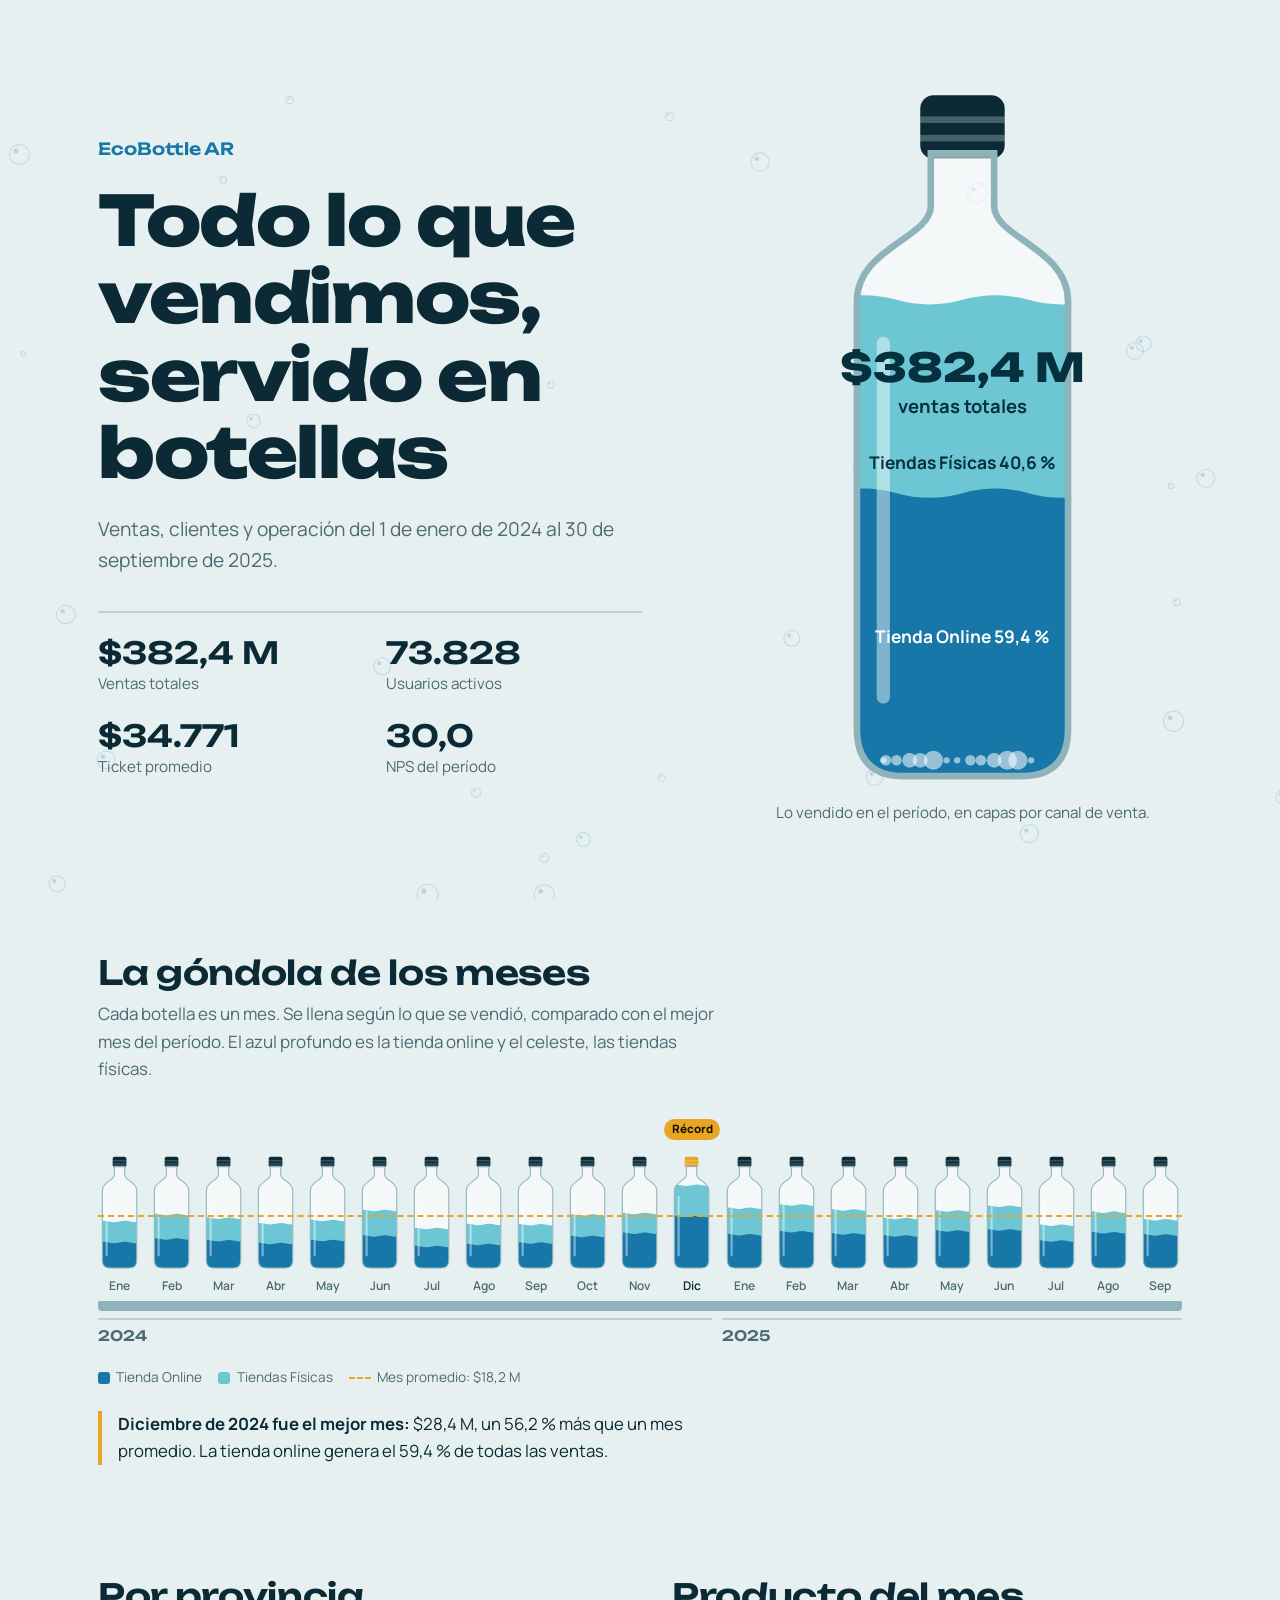
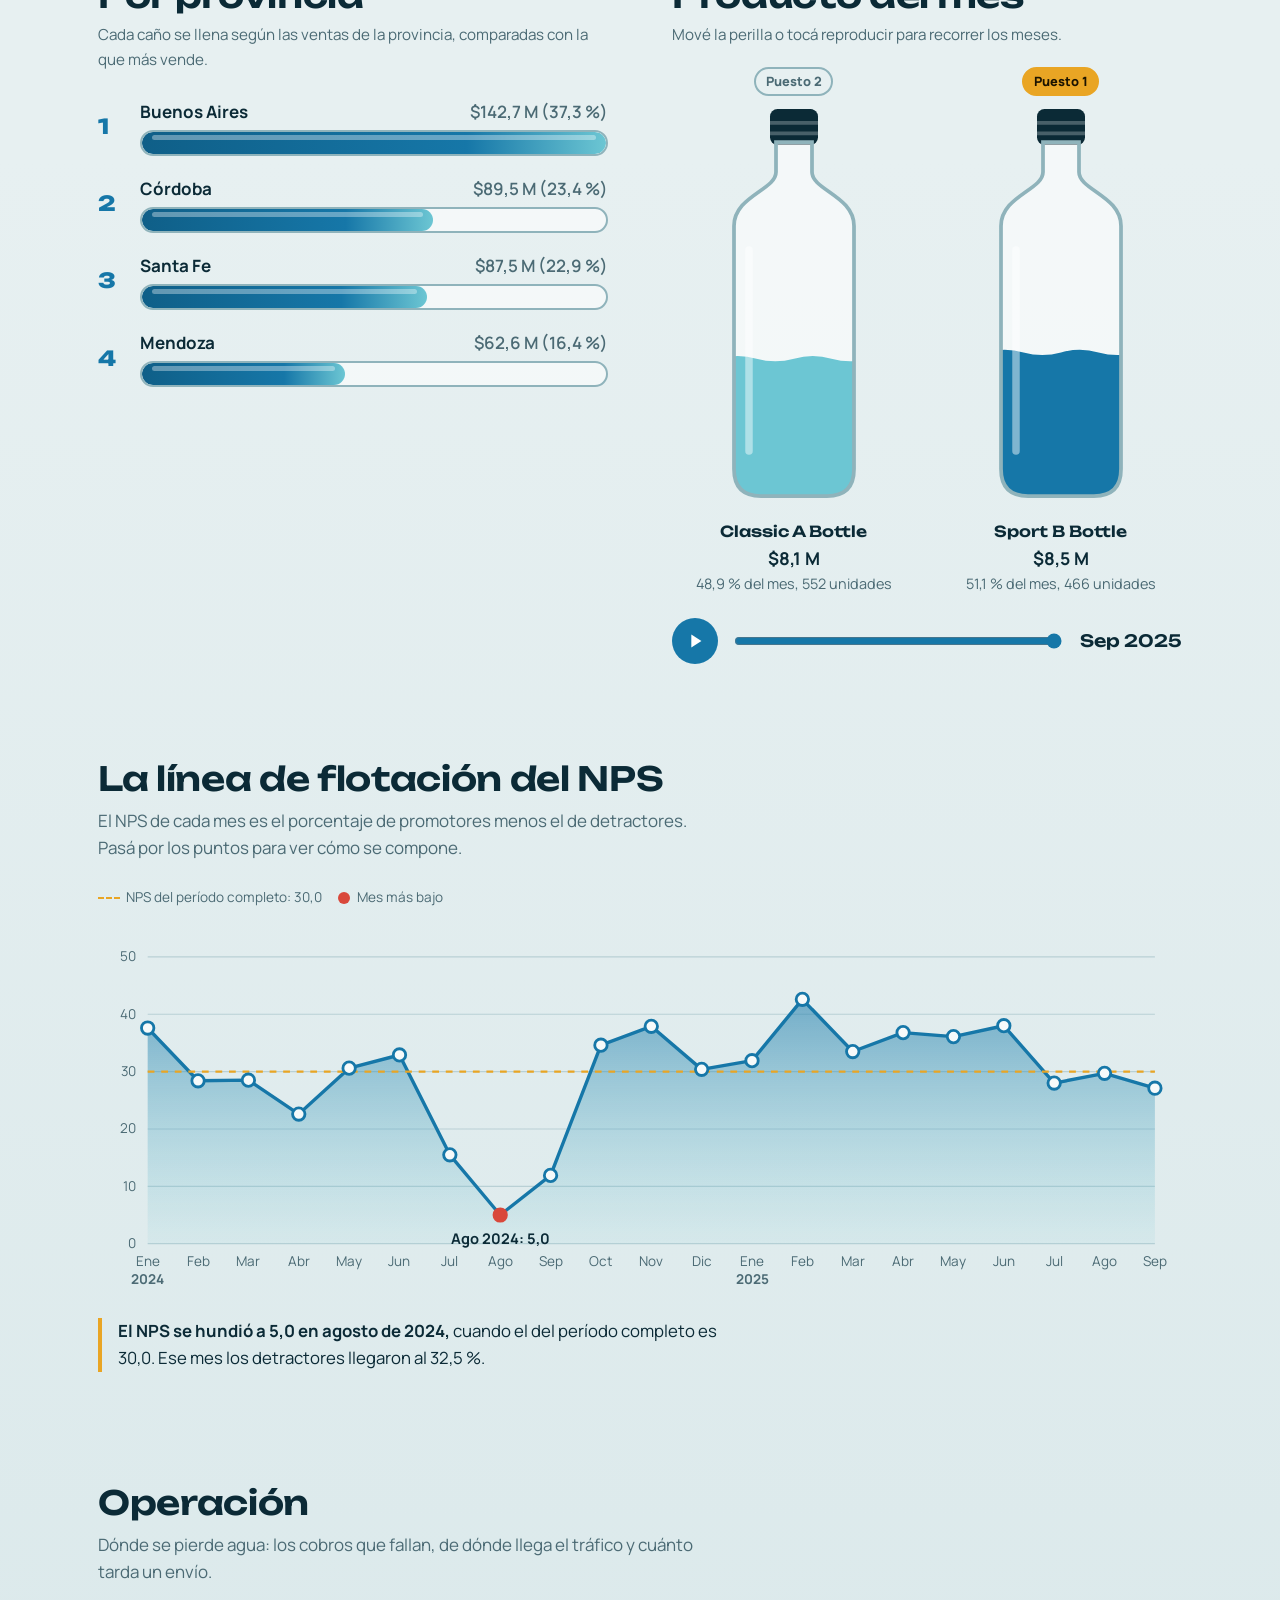
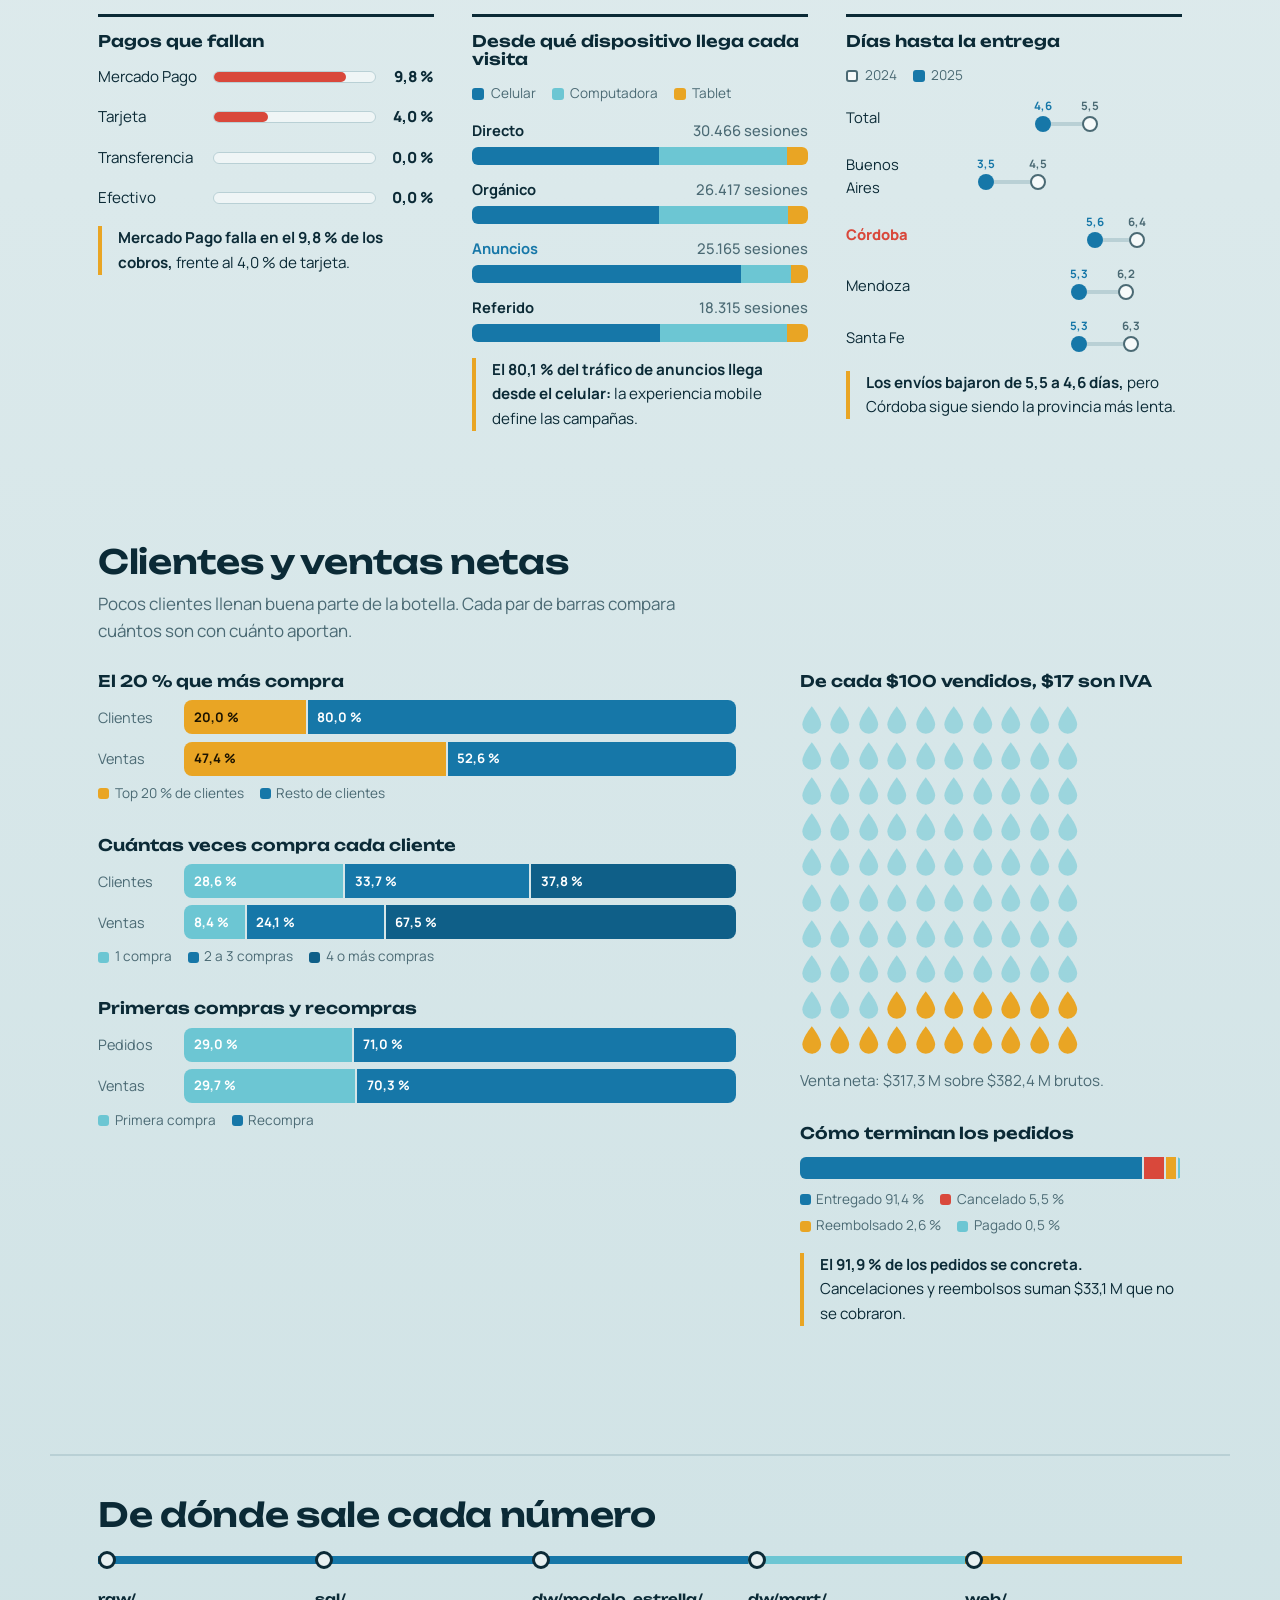
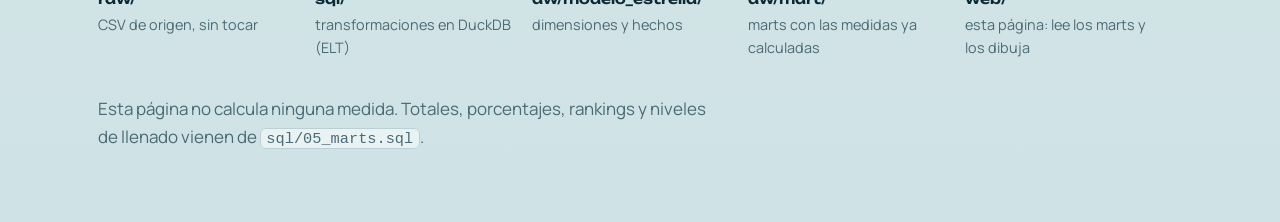
==== web/index.html @ beff5c3a "Visualizacion web, marts agregados y dw separado en modelo_estrella y mart" ====
<!doctype html>
<html lang="es">
<head>
  <meta charset="utf-8">
  <meta name="viewport" content="width=device-width, initial-scale=1, viewport-fit=cover">
  <title>EcoBottle AR: tablero comercial</title>
  <meta name="description" content="Ventas, clientes y operación de EcoBottle AR entre enero de 2024 y septiembre de 2025.">
  <link rel="icon" href="data:image/svg+xml,<svg xmlns='http://www.w3.org/2000/svg' viewBox='0 0 100 100'><text y='.9em' font-size='90'>💧</text></svg>">
  <link rel="preconnect" href="https://fonts.googleapis.com">
  <link rel="preconnect" href="https://fonts.gstatic.com" crossorigin>
  <link href="https://fonts.googleapis.com/css2?family=Manrope:wght@400;500;600;700&family=Unbounded:wght@400;600;800&display=swap" rel="stylesheet">
  <link rel="stylesheet" href="styles.css">
</head>
<body>
  <canvas id="burbujas" aria-hidden="true"></canvas>

  <header class="hero">
    <div class="hero-texto">
      <p class="marca">EcoBottle AR</p>
      <h1>Todo lo que vendimos, servido en botellas</h1>
      <p class="bajada" id="bajada-periodo">Ventas, clientes y operación de la marca.</p>
      <dl class="kpis" id="kpis"></dl>
    </div>
    <figure class="hero-botella" id="hero-botella" aria-labelledby="hero-leyenda"></figure>
  </header>

  <main>
    <section class="bloque" id="gondola">
      <div class="bloque-intro">
        <h2>La góndola de los meses</h2>
        <p>Cada botella es un mes. Se llena según lo que se vendió, comparado con el mejor mes del período. El azul profundo es la tienda online y el celeste, las tiendas físicas.</p>
      </div>
      <div class="gondola-marco">
        <div class="gondola" id="gondola-botellas" role="list"></div>
      </div>
      <p class="hallazgo" id="hallazgo-gondola"></p>
    </section>

    <section class="bloque dos-columnas" id="donde">
      <div>
        <h2>Por provincia</h2>
        <p class="nota">Cada caño se llena según las ventas de la provincia, comparadas con la que más vende.</p>
        <ol class="canos" id="provincias"></ol>
      </div>
      <div>
        <h2>Producto del mes</h2>
        <p class="nota">Mové la perilla o tocá reproducir para recorrer los meses.</p>
        <div class="duelo" id="duelo"></div>
        <div class="control-mes">
          <button type="button" class="boton-play" id="play" aria-label="Reproducir los meses">
            <svg viewBox="0 0 24 24" aria-hidden="true"><path class="icono-play" d="M8 5v14l11-7z"/><path class="icono-pausa" d="M7 5h4v14H7zM13 5h4v14h-4z"/></svg>
          </button>
          <input type="range" id="mes-slider" min="0" max="0" value="0" aria-label="Mes">
          <output id="mes-label" for="mes-slider"></output>
        </div>
      </div>
    </section>

    <section class="bloque" id="satisfaccion">
      <div class="bloque-intro">
        <h2>La línea de flotación del NPS</h2>
        <p>El NPS de cada mes es el porcentaje de promotores menos el de detractores. Pasá por los puntos para ver cómo se compone.</p>
      </div>
      <div class="grafico-nps" id="nps"></div>
      <p class="hallazgo" id="hallazgo-nps"></p>
    </section>

    <section class="bloque" id="operacion">
      <div class="bloque-intro">
        <h2>Operación</h2>
        <p>Dónde se pierde agua: los cobros que fallan, de dónde llega el tráfico y cuánto tarda un envío.</p>
      </div>
      <div class="tres-paneles">
        <article class="panel">
          <h3>Pagos que fallan</h3>
          <ul class="goteo" id="pagos"></ul>
          <p class="hallazgo chico" id="hallazgo-pagos"></p>
        </article>
        <article class="panel">
          <h3>Desde qué dispositivo llega cada visita</h3>
          <div class="leyenda" id="leyenda-trafico"></div>
          <ul class="apiladas" id="trafico"></ul>
          <p class="hallazgo chico" id="hallazgo-trafico"></p>
        </article>
        <article class="panel">
          <h3>Días hasta la entrega</h3>
          <div class="leyenda" id="leyenda-entregas"></div>
          <ul class="mancuernas" id="entregas"></ul>
          <p class="hallazgo chico" id="hallazgo-entregas"></p>
        </article>
      </div>
    </section>

    <section class="bloque" id="clientes">
      <div class="bloque-intro">
        <h2>Clientes y ventas netas</h2>
        <p>Pocos clientes llenan buena parte de la botella. Cada par de barras compara cuántos son con cuánto aportan.</p>
      </div>
      <div class="clientes-grid">
        <div class="comparaciones" id="comparaciones"></div>
        <div class="iva">
          <h3 id="iva-titulo"></h3>
          <div class="gotas" id="gotas" aria-hidden="true"></div>
          <p class="nota" id="iva-nota"></p>
          <h3 class="estados-titulo">Cómo terminan los pedidos</h3>
          <div class="estados" id="estados"></div>
          <p class="hallazgo chico" id="hallazgo-estados"></p>
        </div>
      </div>
    </section>
  </main>

  <footer class="pie">
    <h2>De dónde sale cada número</h2>
    <ol class="tuberia">
      <li><strong>raw/</strong><span>CSV de origen, sin tocar</span></li>
      <li><strong>sql/</strong><span>transformaciones en DuckDB (ELT)</span></li>
      <li><strong>dw/modelo_estrella/</strong><span>dimensiones y hechos</span></li>
      <li><strong>dw/mart/</strong><span>marts con las medidas ya calculadas</span></li>
      <li><strong>web/</strong><span>esta página: lee los marts y los dibuja</span></li>
    </ol>
    <p>Esta página no calcula ninguna medida. Totales, porcentajes, rankings y niveles de llenado vienen de <code>sql/05_marts.sql</code>.</p>
  </footer>

  <div class="tooltip" id="tooltip" role="status" hidden></div>
  <div class="error-carga" id="error" hidden></div>

  <script src="app.js"></script>
</body>
</html>
---- web/styles.css ----
/* =====================================================================
   EcoBottle AR: estilos
   Paleta "agua de deshielo": de día, niebla de glaciar; de noche, lago.
   ===================================================================== */
:root {
  color-scheme: light;
  --fondo: #e7f0f1;
  --fondo-hondo: #cfe2e5;
  --superficie: #f6fafa;
  --tinta: #0b2a36;
  --tinta-suave: #4b6a74;
  --linea: #b9d0d5;
  --vidrio: rgba(255, 255, 255, 0.55);
  --vidrio-borde: #8fb3bb;
  --agua-online: #1677a8;
  --agua-online-2: #0f5f88;
  --agua-tiendas: #6cc6d3;
  --sol: #e9a524;
  --alerta: #d9483b;
  --sombra: 0 18px 40px -24px rgba(11, 42, 54, 0.45);

  --display: "Unbounded", "Arial Rounded MT Bold", "Helvetica Neue", Arial, sans-serif;
  --texto: "Manrope", "Segoe UI", "Helvetica Neue", Arial, sans-serif;

  box-sizing: border-box;
  padding-top: env(safe-area-inset-top, 0px);
  padding-bottom: env(safe-area-inset-bottom, 0px);
}

@media (prefers-color-scheme: dark) {
  :root:not([data-theme="light"]) {
    color-scheme: dark;
    --fondo: #061a24;
    --fondo-hondo: #020d13;
    --superficie: #0b2632;
    --tinta: #e4f2f4;
    --tinta-suave: #8fb2bc;
    --linea: #1d4352;
    --vidrio: rgba(180, 230, 240, 0.06);
    --vidrio-borde: #3d7486;
    --agua-online: #2a9fd9;
    --agua-online-2: #1a78ab;
    --agua-tiendas: #7fe1e7;
    --sol: #ffc84a;
    --alerta: #ff6b5b;
    --sombra: 0 18px 50px -20px rgba(0, 0, 0, 0.8);
  }
}
:root[data-theme="dark"] {
  color-scheme: dark;
  --fondo: #061a24;
  --fondo-hondo: #020d13;
  --superficie: #0b2632;
  --tinta: #e4f2f4;
  --tinta-suave: #8fb2bc;
  --linea: #1d4352;
  --vidrio: rgba(180, 230, 240, 0.06);
  --vidrio-borde: #3d7486;
  --agua-online: #2a9fd9;
  --agua-online-2: #1a78ab;
  --agua-tiendas: #7fe1e7;
  --sol: #ffc84a;
  --alerta: #ff6b5b;
  --sombra: 0 18px 50px -20px rgba(0, 0, 0, 0.8);
}

*, *::before, *::after { box-sizing: inherit; }

html { scroll-padding-top: env(safe-area-inset-top, 0px); }

body {
  margin: 0;
  font-family: var(--texto);
  font-size: 1.0625rem;
  line-height: 1.6;
  color: var(--tinta);
  /* bajar por la página es bajar hacia el fondo del lago */
  background: linear-gradient(180deg, var(--fondo) 0%, var(--fondo) 35%, var(--fondo-hondo) 100%);
  background-color: var(--fondo);
  min-height: 100vh;
  overflow-x: hidden;
}

#burbujas {
  position: fixed;
  inset: 0;
  width: 100%;
  height: 100%;
  pointer-events: none;
  z-index: 0;
}

header, main, footer { position: relative; z-index: 1; }

h1, h2, h3 { font-family: var(--display); font-weight: 600; line-height: 1.12; margin: 0; }
h1 { font-size: clamp(2.2rem, 5.4vw, 4.4rem); font-weight: 800; letter-spacing: -0.02em; max-width: 13ch; }
h2 { font-size: clamp(1.45rem, 2.6vw, 2.1rem); letter-spacing: -0.01em; margin-bottom: 0.6rem; }
h3 { font-size: 1rem; font-weight: 600; margin-bottom: 0.9rem; }
p { margin: 0 0 1rem; max-width: 62ch; }
code { font-size: 0.9em; background: var(--vidrio); border: 1px solid var(--linea); padding: 0.05em 0.35em; border-radius: 6px; }

:focus-visible { outline: 3px solid var(--sol); outline-offset: 3px; border-radius: 6px; }

/* ---------------------------------------------------------------------
   Hero
   --------------------------------------------------------------------- */
.hero {
  max-width: 1180px;
  margin: 0 auto;
  padding: clamp(2.5rem, 7vw, 6rem) clamp(1.25rem, 4vw, 3rem) 2rem;
  display: grid;
  grid-template-columns: minmax(0, 1.15fr) minmax(0, 0.85fr);
  gap: clamp(1.5rem, 4vw, 4rem);
  align-items: center;
}
.marca {
  font-family: var(--display);
  font-weight: 600;
  color: var(--agua-online);
  margin-bottom: 1.2rem;
  font-size: 1.05rem;
}
.bajada { font-size: 1.2rem; color: var(--tinta-suave); margin-top: 1.4rem; }

.kpis {
  display: grid;
  grid-template-columns: repeat(2, minmax(0, 1fr));
  gap: 1.4rem 2rem;
  margin: 2.2rem 0 0;
  padding: 1.4rem 0 0;
  border-top: 2px solid var(--linea);
  max-width: 34rem;
}
.kpis div { display: flex; flex-direction: column-reverse; }
.kpis dt { color: var(--tinta-suave); font-size: 0.95rem; }
.kpis dd { margin: 0; font-family: var(--display); font-weight: 600; font-size: clamp(1.4rem, 2.6vw, 1.9rem); line-height: 1.2; }
.kpis dd small { font-family: var(--texto); font-size: 0.85rem; font-weight: 600; color: var(--tinta-suave); margin-left: 0.2rem; }

.hero-botella { margin: 0; position: relative; }
.hero-botella svg { width: 100%; height: auto; max-height: 78vh; display: block; overflow: visible; }
.hero-botella figcaption { text-align: center; color: var(--tinta-suave); font-size: 0.95rem; margin-top: 0.6rem; }
.etiqueta-botella { font-family: var(--display); fill: #fff; }
.etiqueta-botella.grande { font-weight: 800; }
.capa-texto { font-family: var(--texto); font-weight: 700; fill: #fff; }
.en-claro { fill: #05303e; }

/* ---------------------------------------------------------------------
   Bloques
   --------------------------------------------------------------------- */
main { max-width: 1180px; margin: 0 auto; padding: 0 clamp(1.25rem, 4vw, 3rem); }
.bloque { padding: clamp(3rem, 8vw, 6rem) 0 0; }
.bloque-intro p, .nota { color: var(--tinta-suave); }
.nota { font-size: 0.95rem; }

.hallazgo {
  margin-top: 1.4rem;
  padding-left: 1rem;
  border-left: 4px solid var(--sol);
  font-size: 1.05rem;
}
.hallazgo.chico { font-size: 0.95rem; margin-top: 1rem; }
.hallazgo strong { font-weight: 700; }

/* ---------------------------------------------------------------------
   Góndola: la firma visual
   --------------------------------------------------------------------- */
.gondola-marco {
  margin-top: 2rem;
  overflow-x: auto;
  padding: 2.6rem 0 0;
  -webkit-overflow-scrolling: touch;
}
.gondola {
  position: relative;
  display: grid;
  grid-template-columns: repeat(var(--meses, 21), minmax(34px, 1fr));
  gap: clamp(4px, 0.7vw, 10px);
  min-width: 760px;
  align-items: end;
  padding-bottom: 0.4rem;
  border-bottom: 10px solid var(--vidrio-borde);
  border-radius: 0 0 4px 4px;
}
.linea-promedio {
  position: absolute;
  left: 0;
  right: 0;
  border-top: 2px dashed var(--sol);
  pointer-events: none;
  z-index: 2;
}
.gondola-leyenda { margin-top: 1.2rem; }
.leyenda .raya { width: 22px; height: 0; border-radius: 0; border-top: 2px dashed var(--sol); }
.mes-botella {
  position: relative;
  display: flex;
  flex-direction: column;
  align-items: center;
  cursor: pointer;
  background: none;
  border: 0;
  padding: 0;
  color: inherit;
  font: inherit;
}
.mes-botella svg { width: 100%; height: auto; display: block; overflow: visible; transition: transform 0.25s ease; }
.mes-botella:hover svg, .mes-botella:focus-visible svg { transform: translateY(-6px); }
.mes-nombre { font-size: 0.75rem; font-weight: 600; color: var(--tinta-suave); margin-top: 0.35rem; }
.mes-botella.mejor .mes-nombre { color: var(--tinta); }
.corona {
  position: absolute;
  top: -2.3rem;
  font-size: 0.72rem;
  font-weight: 800;
  white-space: nowrap;
  background: var(--sol);
  color: #1b1300;
  padding: 0.1rem 0.45rem;
  border-radius: 999px;
}
.separador-anio {
  grid-row: 1;
  align-self: stretch;
}
.anios {
  display: grid;
  grid-template-columns: var(--cols-anios, 12fr 9fr);
  gap: 10px;
  min-width: 760px;
  margin-top: 0.4rem;
  font-family: var(--display);
  font-weight: 600;
  font-size: 0.9rem;
  color: var(--tinta-suave);
}
.anios span { border-top: 2px solid var(--linea); padding-top: 0.3rem; }

/* ---------------------------------------------------------------------
   Dos columnas: provincias y producto del mes
   --------------------------------------------------------------------- */
.dos-columnas {
  display: grid;
  grid-template-columns: repeat(2, minmax(0, 1fr));
  gap: clamp(2rem, 5vw, 5rem);
}
.canos { list-style: none; margin: 1.6rem 0 0; padding: 0; display: grid; gap: 1.2rem; }
.cano-fila { display: grid; grid-template-columns: 1.8rem minmax(0, 1fr); gap: 0.8rem; align-items: center; }
.cano-rank { font-family: var(--display); font-weight: 800; font-size: 1.3rem; color: var(--agua-online); }
.cano-top { display: flex; justify-content: space-between; gap: 1rem; font-weight: 700; margin-bottom: 0.3rem; }
.cano-top span:last-child { color: var(--tinta-suave); font-weight: 600; }
.cano {
  position: relative;
  height: 26px;
  border-radius: 999px;
  border: 2px solid var(--vidrio-borde);
  background: var(--vidrio);
  overflow: hidden;
}
.cano-agua {
  position: absolute;
  inset: 0 auto 0 0;
  width: 0;
  background: linear-gradient(90deg, var(--agua-online-2), var(--agua-online) 70%, var(--agua-tiendas));
  border-radius: 999px;
  transition: width 1.4s cubic-bezier(.2,.8,.2,1);
}
.cano-agua::after {
  content: "";
  position: absolute;
  inset: 3px 10px auto 10px;
  height: 5px;
  border-radius: 999px;
  background: rgba(255, 255, 255, 0.35);
}

.duelo {
  display: grid;
  grid-template-columns: repeat(2, minmax(0, 1fr));
  gap: 1.5rem;
  margin-top: 1.2rem;
  align-items: end;
}
.duelo-item { text-align: center; position: relative; }
.duelo-item svg { width: min(100%, 150px); height: auto; overflow: visible; }
.duelo-nombre { font-family: var(--display); font-weight: 600; font-size: 0.95rem; margin-top: 0.5rem; }
.duelo-dato { color: var(--tinta-suave); font-size: 0.9rem; }
.duelo-dato strong { color: var(--tinta); font-size: 1.1rem; }
.puesto {
  display: block;
  width: fit-content;
  margin: 0 auto 0.6rem;
  font-weight: 800;
  font-size: 0.8rem;
  padding: 0.15rem 0.6rem;
  border-radius: 999px;
  border: 2px solid var(--vidrio-borde);
  color: var(--tinta-suave);
  transition: background 0.3s, color 0.3s, border-color 0.3s;
}
.puesto.primero { background: var(--sol); border-color: var(--sol); color: #1b1300; }

.control-mes { display: flex; align-items: center; gap: 0.9rem; margin-top: 1.4rem; }
.boton-play {
  flex: none;
  width: 46px;
  height: 46px;
  border-radius: 50%;
  border: 0;
  background: var(--agua-online);
  color: #fff;
  cursor: pointer;
  display: grid;
  place-items: center;
}
.boton-play svg { width: 22px; height: 22px; fill: currentColor; }
.boton-play .icono-pausa { display: none; }
.boton-play[aria-pressed="true"] .icono-play { display: none; }
.boton-play[aria-pressed="true"] .icono-pausa { display: inline; }
#mes-slider { flex: 1; accent-color: var(--agua-online); min-width: 0; }
#mes-label { font-family: var(--display); font-weight: 600; min-width: 6.5rem; text-align: right; }

/* ---------------------------------------------------------------------
   NPS
   --------------------------------------------------------------------- */
.grafico-nps { margin-top: 1.6rem; overflow-x: auto; }
.grafico-nps svg { width: 100%; min-width: 640px; height: auto; display: block; overflow: visible; }
.nps-eje { font-size: 12px; fill: var(--tinta-suave); font-family: var(--texto); }
.nps-grilla { stroke: var(--linea); stroke-width: 1; }
.nps-linea { fill: none; stroke: var(--agua-online); stroke-width: 3; stroke-linejoin: round; }
.nps-promedio { stroke: var(--sol); stroke-width: 2; stroke-dasharray: 6 6; }
.nps-punto { fill: var(--superficie); stroke: var(--agua-online); stroke-width: 2.5; cursor: pointer; transition: r 0.2s; }
.nps-punto:hover, .nps-punto:focus { r: 8; outline: none; }
.nps-punto.minimo { fill: var(--alerta); stroke: var(--alerta); }
.nps-nota { font-size: 13px; font-weight: 700; fill: var(--tinta); font-family: var(--texto); }

/* ---------------------------------------------------------------------
   Operación
   --------------------------------------------------------------------- */
.tres-paneles {
  display: grid;
  grid-template-columns: repeat(3, minmax(0, 1fr));
  gap: clamp(1.5rem, 3vw, 2.5rem);
  margin-top: 1.8rem;
}
.panel { border-top: 3px solid var(--tinta); padding-top: 1rem; }

.goteo { list-style: none; margin: 0; padding: 0; display: grid; gap: 1rem; }
.goteo li { display: grid; grid-template-columns: 6.6rem minmax(0, 1fr) 3rem; gap: 0.6rem; align-items: center; font-size: 0.95rem; }
.goteo .barra { height: 12px; background: var(--vidrio); border: 1px solid var(--linea); border-radius: 999px; position: relative; }
.goteo .barra i {
  position: absolute; inset: 0 auto 0 0; width: 0;
  background: var(--alerta); border-radius: 999px;
  transition: width 1.2s cubic-bezier(.2,.8,.2,1);
}
.goteo .barra i::after {
  content: "";
  position: absolute;
  right: 2px;
  top: 100%;
  width: 7px;
  height: 9px;
  background: var(--alerta);
  border-radius: 50% 50% 50% 50% / 60% 60% 40% 40%;
  opacity: 0;
}
.goteo li.gotea .barra i::after { animation: gota 2.2s ease-in infinite; }
.goteo .valor { font-weight: 800; text-align: right; }
@keyframes gota {
  0% { opacity: 0; transform: translateY(-6px) scale(0.4); }
  25% { opacity: 1; transform: translateY(0) scale(1); }
  100% { opacity: 0; transform: translateY(26px) scale(0.8); }
}

.leyenda { display: flex; flex-wrap: wrap; gap: 0.4rem 1rem; font-size: 0.85rem; color: var(--tinta-suave); margin-bottom: 0.9rem; }
.leyenda span { display: inline-flex; align-items: center; gap: 0.4rem; }
.leyenda i { width: 12px; height: 12px; border-radius: 3px; display: inline-block; }

.apiladas { list-style: none; margin: 0; padding: 0; display: grid; gap: 0.85rem; }
.apiladas li { font-size: 0.92rem; }
.apiladas .fila-titulo { display: flex; justify-content: space-between; font-weight: 700; margin-bottom: 0.25rem; }
.apiladas .fila-titulo span:last-child { font-weight: 500; color: var(--tinta-suave); }
.apilada { display: flex; height: 18px; border-radius: 6px; overflow: hidden; background: var(--vidrio); }
.apilada span { height: 100%; transition: flex-grow 1.2s cubic-bezier(.2,.8,.2,1); flex-grow: 0; flex-basis: 0; }
.apiladas li.destacada .fila-titulo span:first-child { color: var(--agua-online); }

.mancuernas { list-style: none; margin: 0; padding: 0; display: grid; gap: 1.1rem; }
.mancuernas li { display: grid; grid-template-columns: 5.6rem minmax(0, 1fr); gap: 0.6rem; align-items: center; font-size: 0.92rem; }
.mancuernas li.lenta > span { font-weight: 800; color: var(--alerta); }
.manc { position: relative; height: 34px; }
.manc i, .manc b { position: absolute; }
.manc-barra { top: 21px; height: 4px; border-radius: 4px; background: var(--linea); }
.manc-punto { top: 15px; width: 16px; height: 16px; margin-left: -8px; border-radius: 50%; }
.manc-a1 { background: var(--superficie); border: 2.5px solid var(--tinta-suave); }
.manc-a2 { background: var(--agua-online); }
.manc-num { top: -4px; transform: translateX(-50%); font-size: 0.72rem; font-weight: 700; color: var(--tinta-suave); }
.manc-num-a2 { color: var(--agua-online); }

/* ---------------------------------------------------------------------
   Clientes
   --------------------------------------------------------------------- */
.clientes-grid {
  display: grid;
  grid-template-columns: minmax(0, 1.25fr) minmax(0, 0.75fr);
  gap: clamp(2rem, 5vw, 4.5rem);
  margin-top: 1.8rem;
}
.comparacion { margin-bottom: 2rem; }
.comparacion h3 { margin-bottom: 0.6rem; }
.comp-fila { display: grid; grid-template-columns: 4.6rem minmax(0, 1fr); gap: 0.8rem; align-items: center; margin-bottom: 0.45rem; font-size: 0.9rem; color: var(--tinta-suave); }
.comp-barra { display: flex; height: 34px; border-radius: 8px; overflow: hidden; gap: 2px; }
.comp-barra span {
  display: flex; align-items: center; padding: 0 0.6rem;
  font-size: 0.82rem; font-weight: 700; color: #fff; white-space: nowrap; overflow: hidden;
  flex-grow: 0; flex-basis: 0; transition: flex-grow 1.3s cubic-bezier(.2,.8,.2,1);
}
.comp-leyenda { display: flex; flex-wrap: wrap; gap: 0.3rem 1rem; font-size: 0.85rem; color: var(--tinta-suave); margin-top: 0.4rem; }
.comp-leyenda span { display: inline-flex; align-items: center; gap: 0.35rem; }
.comp-leyenda i { width: 11px; height: 11px; border-radius: 3px; }

.gotas { display: grid; grid-template-columns: repeat(10, 1fr); gap: 5px; max-width: 280px; margin: 0.4rem 0 0.8rem; }
.gotas svg { width: 100%; height: auto; }
.gotas path { fill: var(--agua-tiendas); opacity: 0.55; transition: fill 0.4s, opacity 0.4s; }
.gotas svg.iva path { fill: var(--sol); opacity: 1; }
.estados-titulo { margin-top: 2rem; }
.estados { display: flex; height: 22px; border-radius: 6px; overflow: hidden; gap: 2px; }
.estados span { flex-grow: 0; flex-basis: 0; transition: flex-grow 1.3s cubic-bezier(.2,.8,.2,1); min-width: 0; }

/* ---------------------------------------------------------------------
   Pie
   --------------------------------------------------------------------- */
.pie {
  max-width: 1180px;
  margin: clamp(4rem, 9vw, 7rem) auto 0;
  padding: 2.5rem clamp(1.25rem, 4vw, 3rem) 3.5rem;
  border-top: 2px solid var(--linea);
}
.pie p { color: var(--tinta-suave); margin-top: 1.4rem; }
.tuberia {
  list-style: none;
  margin: 1.4rem 0 0;
  padding: 0;
  display: grid;
  grid-template-columns: repeat(5, minmax(0, 1fr));
  gap: 0;
}
.tuberia li {
  position: relative;
  padding: 0.9rem 1rem 0.9rem 0;
  border-top: 8px solid var(--agua-online);
  display: flex;
  flex-direction: column;
  gap: 0.2rem;
  font-size: 0.9rem;
  color: var(--tinta-suave);
}
.tuberia li:nth-child(n+4) { border-top-color: var(--agua-tiendas); }
.tuberia li:last-child { border-top-color: var(--sol); }
.tuberia li::before {
  content: "";
  position: absolute;
  top: -13px;
  left: 0;
  width: 18px;
  height: 18px;
  border-radius: 50%;
  background: var(--fondo);
  border: 3px solid var(--tinta);
}
.tuberia strong { color: var(--tinta); font-family: var(--display); font-weight: 600; font-size: 0.85rem; padding-top: 0.6rem; }

/* ---------------------------------------------------------------------
   Tooltip y error
   --------------------------------------------------------------------- */
.tooltip {
  position: fixed;
  z-index: 20;
  pointer-events: none;
  background: var(--tinta);
  color: var(--fondo);
  padding: 0.6rem 0.8rem;
  border-radius: 10px;
  font-size: 0.86rem;
  line-height: 1.45;
  box-shadow: var(--sombra);
  max-width: 240px;
}
.tooltip strong { font-family: var(--display); font-weight: 600; display: block; margin-bottom: 0.15rem; }
.error-carga {
  position: fixed; inset: auto 1rem 1rem 1rem; z-index: 30;
  background: var(--alerta); color: #fff; padding: 1rem 1.2rem; border-radius: 12px; max-width: 640px; margin: 0 auto;
}

/* ---------------------------------------------------------------------
   Responsive
   --------------------------------------------------------------------- */
@media (max-width: 900px) {
  .hero, .dos-columnas, .clientes-grid { grid-template-columns: minmax(0, 1fr); }
  .hero-botella { max-width: 360px; margin: 0 auto; }
  .tres-paneles { grid-template-columns: minmax(0, 1fr); }
  .tuberia { grid-template-columns: minmax(0, 1fr); gap: 0.4rem; }
  .tuberia li { border-top: 0; border-left: 8px solid var(--agua-online); padding: 0.4rem 0 0.4rem 1rem; }
  .tuberia li:nth-child(n+4) { border-left-color: var(--agua-tiendas); }
  .tuberia li:last-child { border-left-color: var(--sol); }
  .tuberia li::before { display: none; }
  .tuberia strong { padding-top: 0; }
}
@media (max-width: 520px) {
  .kpis { grid-template-columns: minmax(0, 1fr) minmax(0, 1fr); gap: 1rem; }
  .goteo li, .mancuernas li { grid-template-columns: 5.4rem minmax(0, 1fr) auto; }
  .mancuernas li { grid-template-columns: 5.4rem minmax(0, 1fr); }
}

@media (prefers-reduced-motion: reduce) {
  *, *::before, *::after { animation: none !important; transition: none !important; }
}
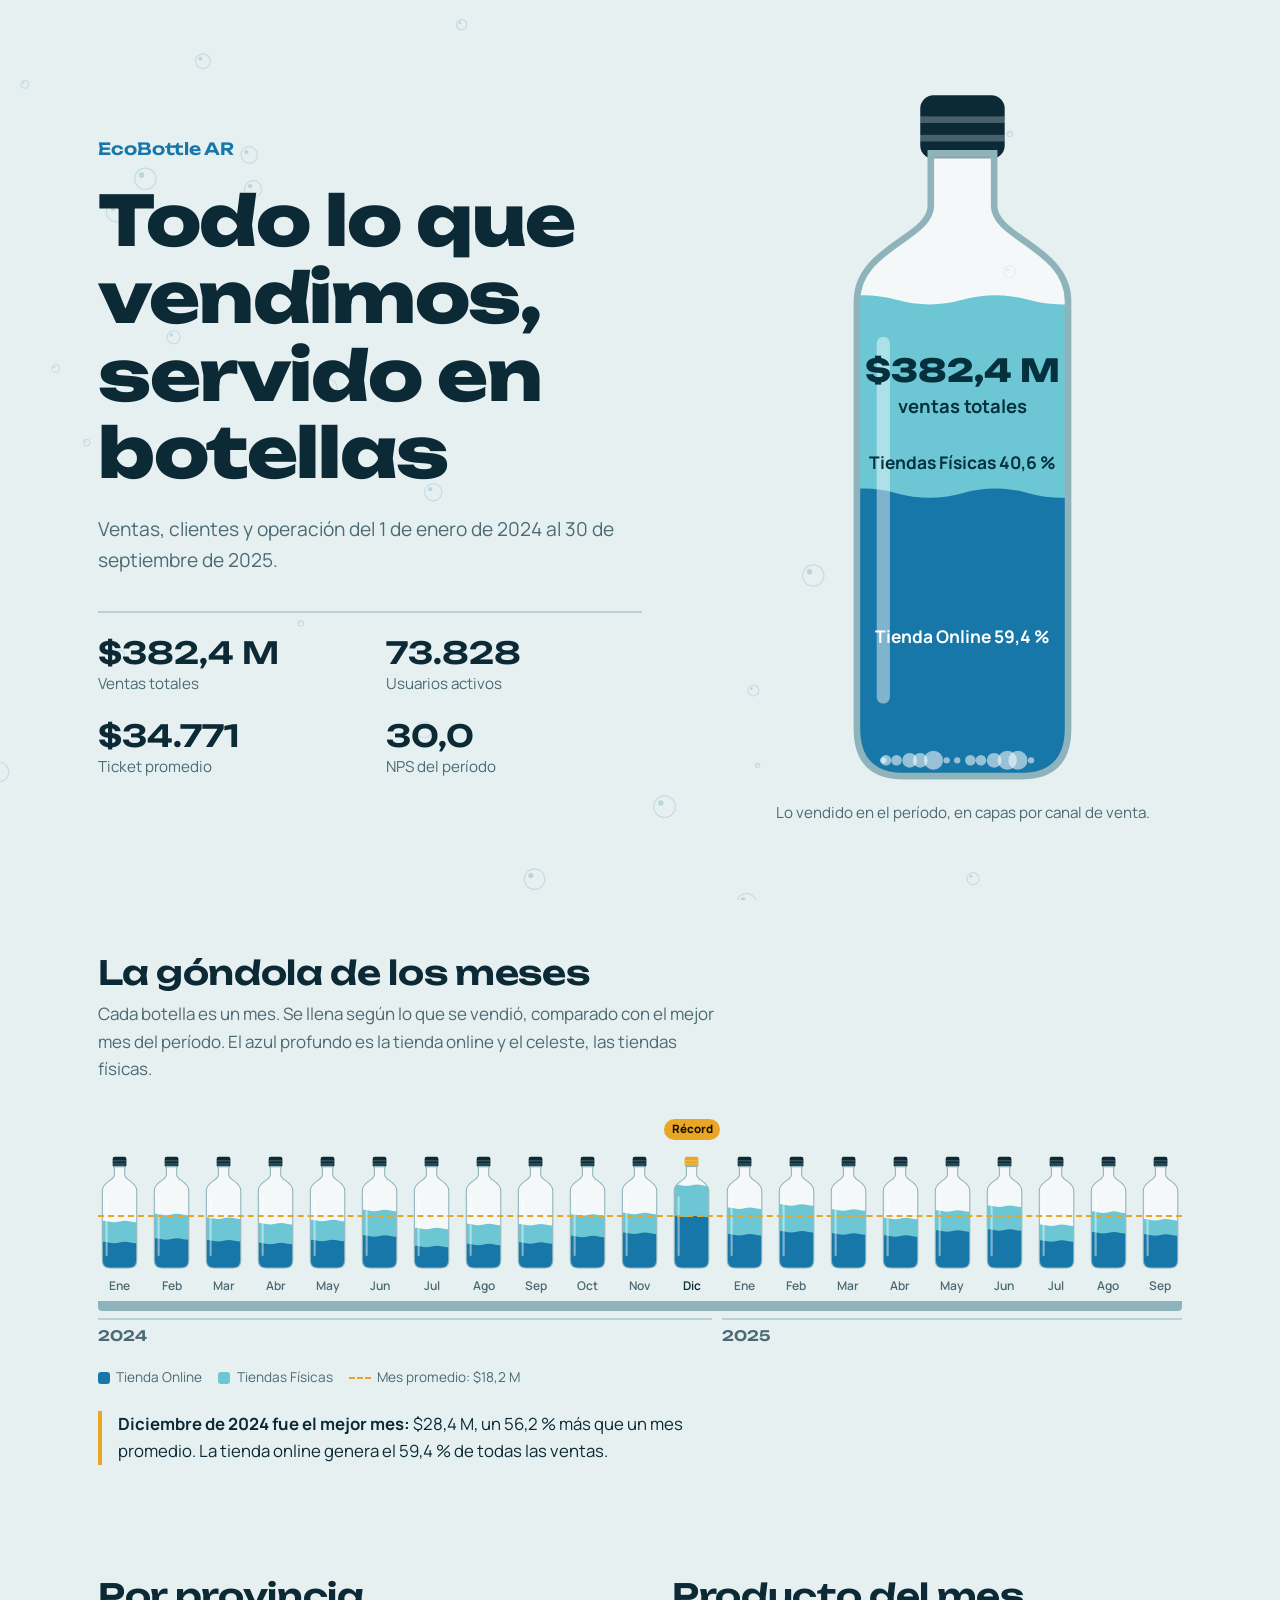
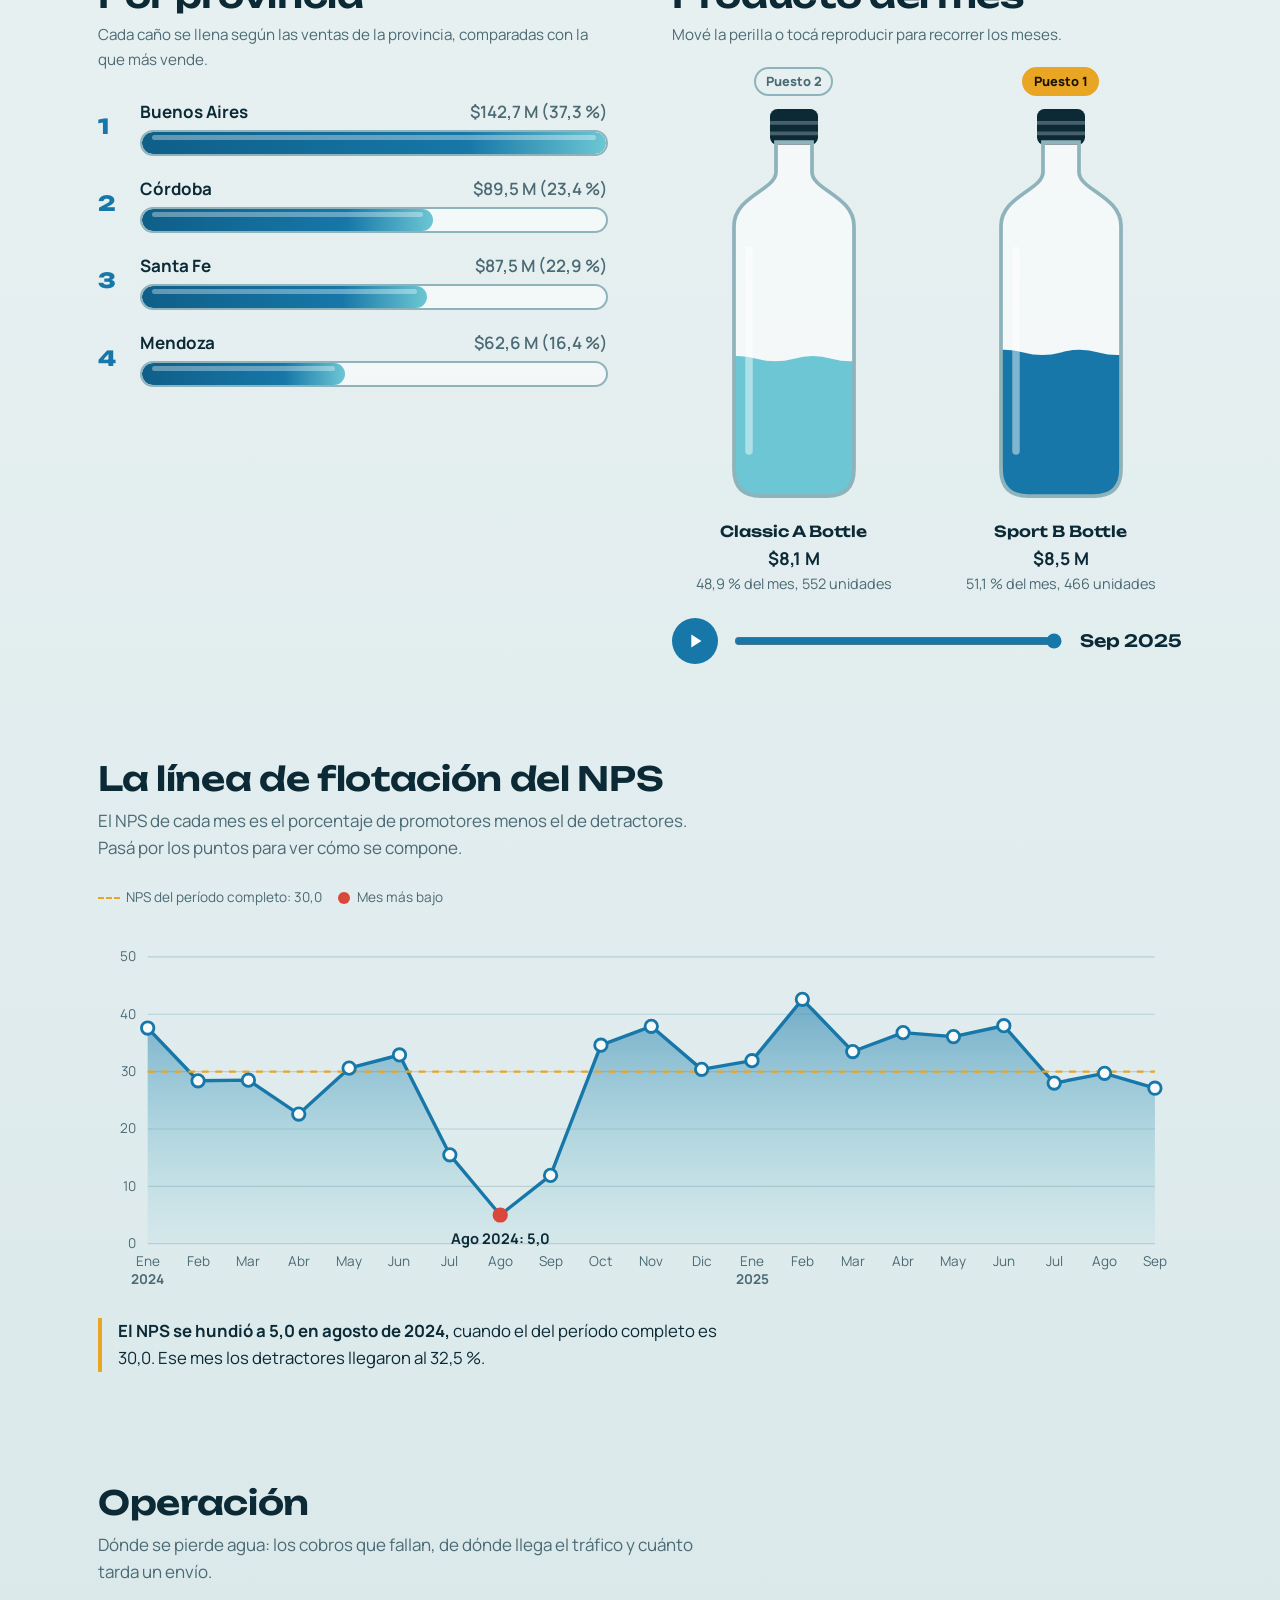
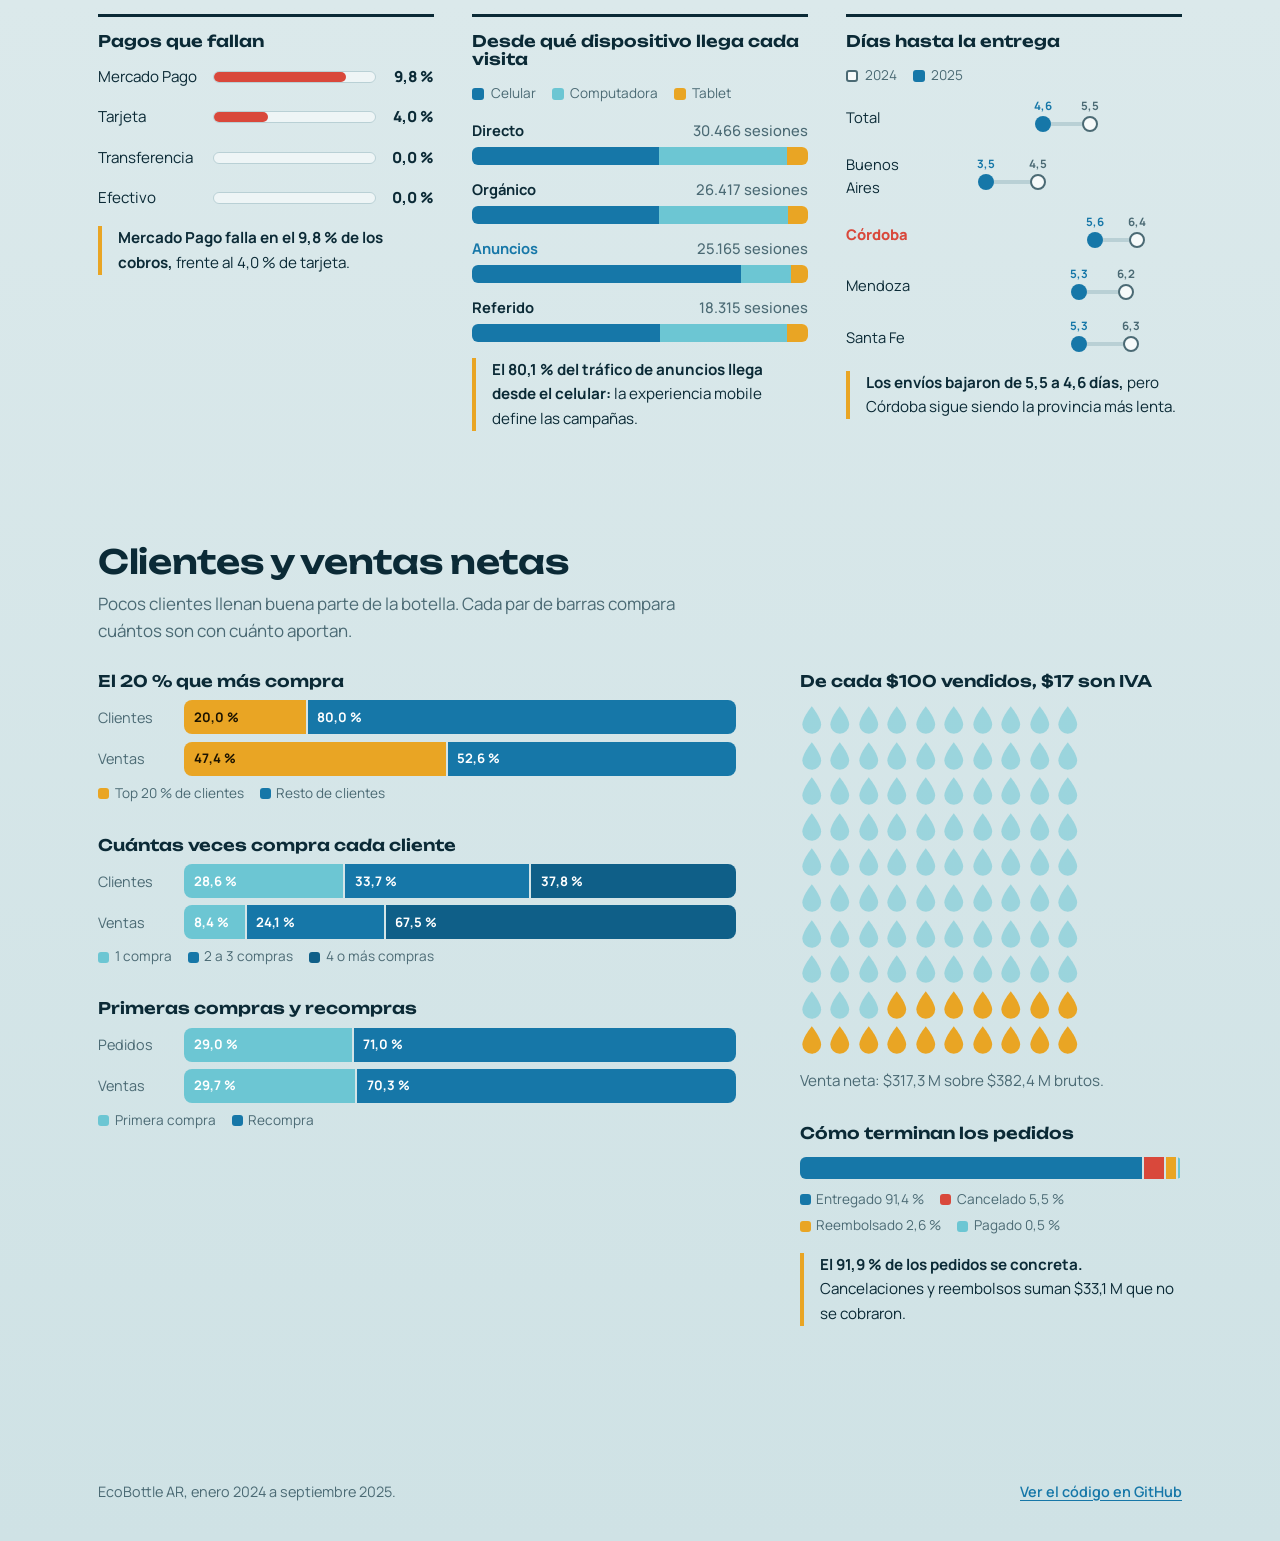
==== commit d810a014: "Version nueva: sin tablero de Data Studio, marts en 04_marts.sql y pie simple" ====
--- a/web/index.html
+++ b/web/index.html
@@ -3,7 +3,7 @@
 <head>
   <meta charset="utf-8">
   <meta name="viewport" content="width=device-width, initial-scale=1, viewport-fit=cover">
-  <title>EcoBottle AR: tablero comercial</title>
+  <title>EcoBottle AR: ventas en botellas</title>
   <meta name="description" content="Ventas, clientes y operación de EcoBottle AR entre enero de 2024 y septiembre de 2025.">
   <link rel="icon" href="data:image/svg+xml,<svg xmlns='http://www.w3.org/2000/svg' viewBox='0 0 100 100'><text y='.9em' font-size='90'>💧</text></svg>">
   <link rel="preconnect" href="https://fonts.googleapis.com">
@@ -111,15 +111,8 @@
   </main>
 
   <footer class="pie">
-    <h2>De dónde sale cada número</h2>
-    <ol class="tuberia">
-      <li><strong>raw/</strong><span>CSV de origen, sin tocar</span></li>
-      <li><strong>sql/</strong><span>transformaciones en DuckDB (ELT)</span></li>
-      <li><strong>dw/modelo_estrella/</strong><span>dimensiones y hechos</span></li>
-      <li><strong>dw/mart/</strong><span>marts con las medidas ya calculadas</span></li>
-      <li><strong>web/</strong><span>esta página: lee los marts y los dibuja</span></li>
-    </ol>
-    <p>Esta página no calcula ninguna medida. Totales, porcentajes, rankings y niveles de llenado vienen de <code>sql/05_marts.sql</code>.</p>
+    <p>EcoBottle AR, enero 2024 a septiembre 2025.</p>
+    <a href="https://github.com/Kiaramanacasa/ecobottle-web">Ver el código en GitHub</a>
   </footer>
 
   <div class="tooltip" id="tooltip" role="status" hidden></div>
--- a/web/styles.css
+++ b/web/styles.css
@@ -431,42 +431,16 @@
 .pie {
   max-width: 1180px;
   margin: clamp(4rem, 9vw, 7rem) auto 0;
-  padding: 2.5rem clamp(1.25rem, 4vw, 3rem) 3.5rem;
-  border-top: 2px solid var(--linea);
-}
-.pie p { color: var(--tinta-suave); margin-top: 1.4rem; }
-.tuberia {
-  list-style: none;
-  margin: 1.4rem 0 0;
-  padding: 0;
-  display: grid;
-  grid-template-columns: repeat(5, minmax(0, 1fr));
-  gap: 0;
-}
-.tuberia li {
-  position: relative;
-  padding: 0.9rem 1rem 0.9rem 0;
-  border-top: 8px solid var(--agua-online);
+  padding: 1.6rem clamp(1.25rem, 4vw, 3rem) 2.4rem;
   display: flex;
-  flex-direction: column;
-  gap: 0.2rem;
+  flex-wrap: wrap;
+  justify-content: space-between;
+  gap: 0.6rem 2rem;
   font-size: 0.9rem;
   color: var(--tinta-suave);
 }
-.tuberia li:nth-child(n+4) { border-top-color: var(--agua-tiendas); }
-.tuberia li:last-child { border-top-color: var(--sol); }
-.tuberia li::before {
-  content: "";
-  position: absolute;
-  top: -13px;
-  left: 0;
-  width: 18px;
-  height: 18px;
-  border-radius: 50%;
-  background: var(--fondo);
-  border: 3px solid var(--tinta);
-}
-.tuberia strong { color: var(--tinta); font-family: var(--display); font-weight: 600; font-size: 0.85rem; padding-top: 0.6rem; }
+.pie p { margin: 0; }
+.pie a { color: var(--agua-online); font-weight: 600; text-decoration-thickness: 1px; text-underline-offset: 3px; }
 
 /* ---------------------------------------------------------------------
    Tooltip y error
@@ -497,12 +471,6 @@
   .hero, .dos-columnas, .clientes-grid { grid-template-columns: minmax(0, 1fr); }
   .hero-botella { max-width: 360px; margin: 0 auto; }
   .tres-paneles { grid-template-columns: minmax(0, 1fr); }
-  .tuberia { grid-template-columns: minmax(0, 1fr); gap: 0.4rem; }
-  .tuberia li { border-top: 0; border-left: 8px solid var(--agua-online); padding: 0.4rem 0 0.4rem 1rem; }
-  .tuberia li:nth-child(n+4) { border-left-color: var(--agua-tiendas); }
-  .tuberia li:last-child { border-left-color: var(--sol); }
-  .tuberia li::before { display: none; }
-  .tuberia strong { padding-top: 0; }
 }
 @media (max-width: 520px) {
   .kpis { grid-template-columns: minmax(0, 1fr) minmax(0, 1fr); gap: 1rem; }
